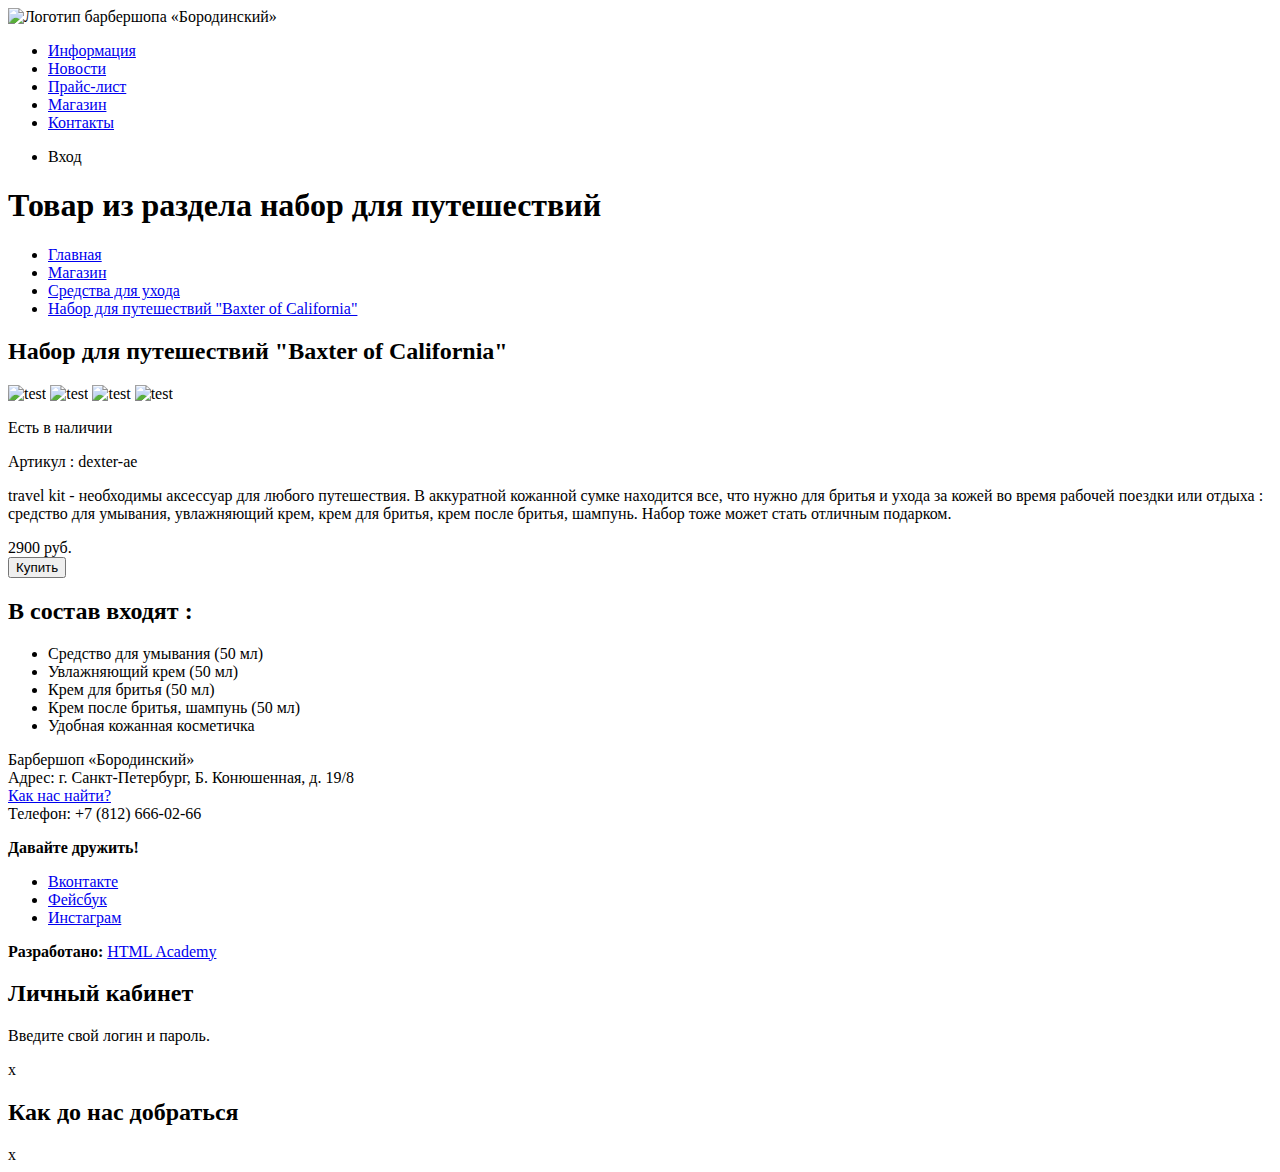
==== catalog-item.html @ df7f8980 "Набор для путешествий разметка. Каталог правки" ====
<!DOCTYPE html>
<html lang="ru">

<head>
  <meta charset="utf-8">
  <title>HTML Academy: Барбершоп</title>
</head>

<body>
  <header class="site-header">
    <nav class="site-nav">
      <a class="site-header__site-logo">
        <img src="img/index-logo.svg" width="368" height="153" alt="Логотип барбершопа «Бородинский»">
      </a>
      <ul class="navigation">
        <li><a href="info.html">Информация</a></li>
        <li><a href="news.html">Новости</a></li>
        <li><a href="price.html">Прайс-лист</a></li>
        <li><a href="catalog.html">Магазин</a></li>
        <li><a href="contacts.html">Контакты</a></li>
      </ul>
      <ul class="navigation navigation--user-navigation">
        <li class="login-link">Вход</li>
      </ul>
    </nav>
  </header>

  <main class="site-main">
    <h1 class="visually-hidden">Товар из раздела набор для путешествий</h1>
    <section class="products">
      <div class="breadcrumbs ">
        <ul class="breadcrumbs__items">
          <li class="breadcrumbs__item">
            <a href='#'>Главная</a>
          </li>
          <li class="breadcrumbs__item">
            <a href='#'>Магазин</a>
          </li>
          <li class="breadcrumbs__item">
            <a href='#'>Средства для ухода</a>
          </li>

          <li class="breadcrumbs__item breadcrumbs__item--active">
            <a href='#'>Набор для путешествий "Baxter of California"</a>
          </li>

        </ul>
      </div>

      <section class="products">
        <h2 class="visually-hidden">Набор для путешествий "Baxter of California"</h2>
        <section class="product__gallery">
            <img src="http://via.placeholder.com/200x200" alt='test'>
              <img src="http://via.placeholder.com/100x100" alt='test'>
                <img src="http://via.placeholder.com/100x100" alt='test'>
                  <img src="http://via.placeholder.com/100x100" alt='test'>
        </section>

        <section class="product__container">
          <div class="product__content">
            <p>Есть в наличии</p>
            <p class="product__article">Артикул : dexter-ae</p>
            <p class="product__descr">travel kit - необходимы аксессуар для любого путешествия. В аккуратной кожанной сумке
            находится все, что нужно для бритья и ухода за кожей во время рабочей поездки или отдыха : средство для умывания,
            увлажняющий крем, крем для бритья, крем после бритья, шампунь. Набор тоже может стать отличным подарком.
          </p>
          <div class="order">
            <div class="order__price">2900 руб.</div>
            <button class="btn-original btn-original--buy" type='button' id='goods-baxter'>Купить</button>
          </div>
          </div>

          <div class="product__structure">
            <h2 class="product__title">В состав входят :</h2>
            <ul class="product__list">
              <li class="product__item">Средство для умывания (50 мл)</li>
              <li class="product__item">Увлажняющий крем (50 мл)</li>
              <li class="product__item">Крем для бритья (50 мл)</li>
              <li class="product__item">Крем после бритья, шампунь (50 мл)</li>
              <li class="product__item">Удобная кожанная косметичка</li>
            </ul>
          </div>
        </section>
      </section>

    </main>


  <footer class="site-footer">
    <p class="site-footer__contacts">
      Барбершоп «Бородинский»<br> Адрес: г. Санкт-Петербург, Б. Конюшенная, д. 19/8<br>
      <a href="map.html">Как нас найти?</a><br> Телефон: +7 (812) 666-02-66
    </p>
    <div class="site-footer__social social">
      <b>Давайте дружить!</b>
      <ul>
        <li><a class="btn-social social__btn" href="#">Вконтакте</a></li>
        <li><a class="btn-social social__btn" href="#">Фейсбук</a></li>
        <li><a class="btn-social social__btn" href="#">Инстаграм</a></li>
      </ul>
    </div>
    <p class="site-footer__copyright">
      <b>Разработано:</b>
      <a class="btn-original" href="https://htmlacademy.ru">HTML Academy</a>
    </p>
  </footer>

  <section class="modal modal-login">
    <h2>Личный кабинет</h2>
    <p>Введите свой логин и пароль.</p>
    <!-- Здесь будет форма -->
    <span class="modal-close">x</span>
  </section>

  <section class="modal modal-map">
    <h2 class="visually-hidden">Как до нас добраться</h2>
    <span class="modal-close">x</span>
  </section>


</body>

</html>
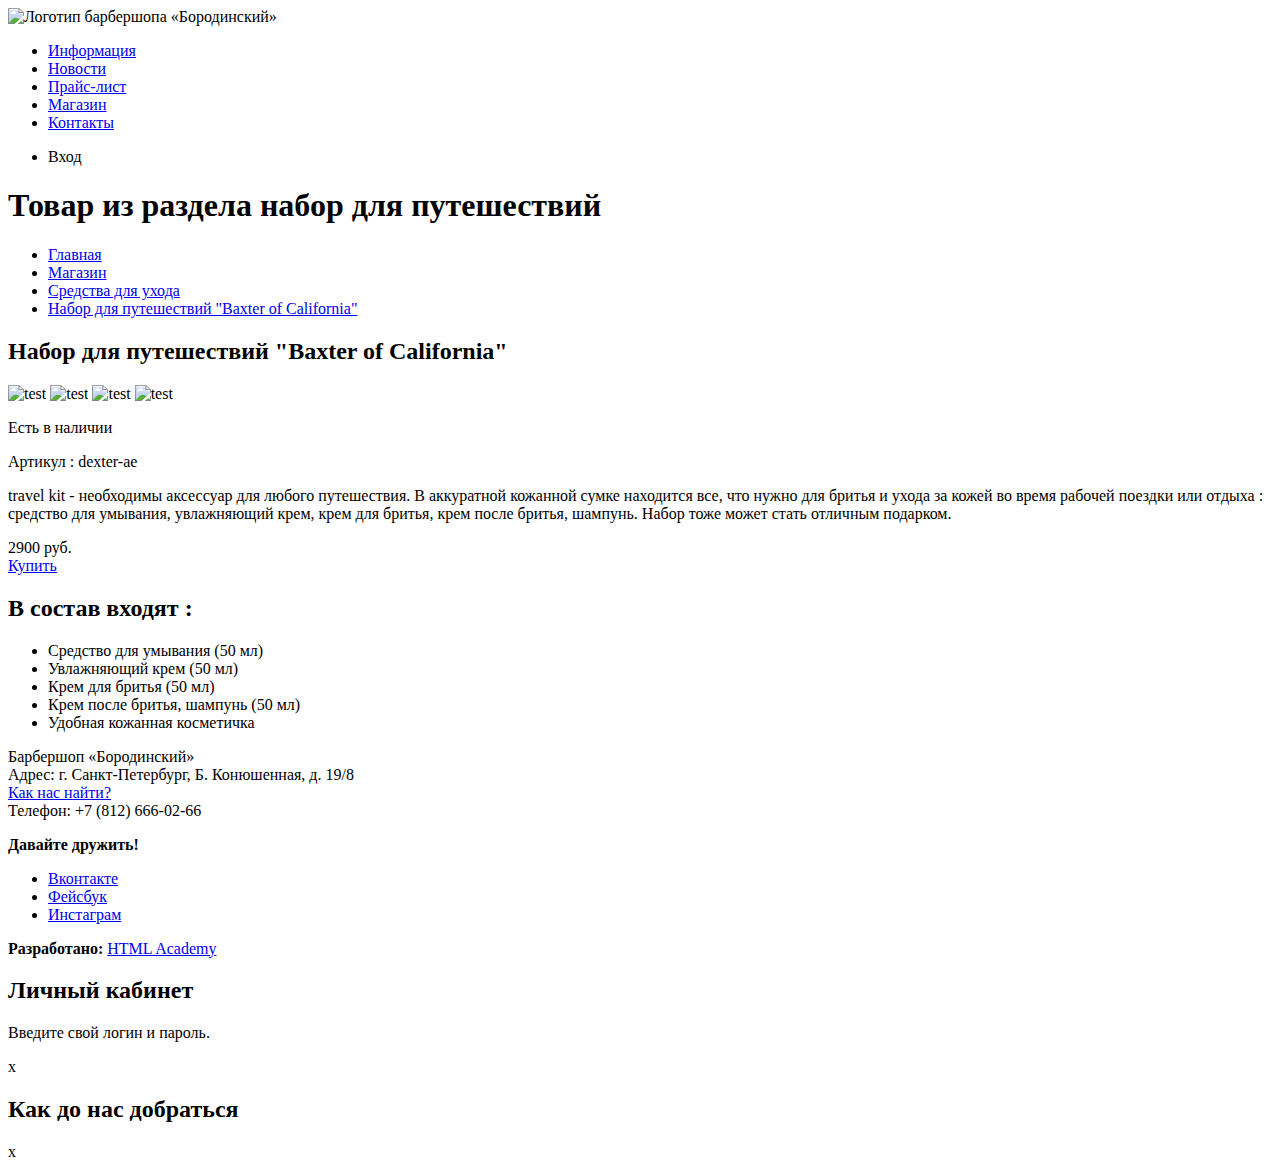
==== commit 9761785d: "правки" ====
--- a/catalog-item.html
+++ b/catalog-item.html
@@ -66,7 +66,7 @@
           </p>
           <div class="order">
             <div class="order__price">2900 руб.</div>
-            <button class="btn-original btn-original--buy" type='button' id='goods-baxter'>Купить</button>
+          <a href="#" class="btn-original btn-original--buy" id='goods-baxter'>Купить</a>
           </div>
           </div>
 
@@ -82,6 +82,7 @@
           </div>
         </section>
       </section>
+    </section>
 
     </main>
 
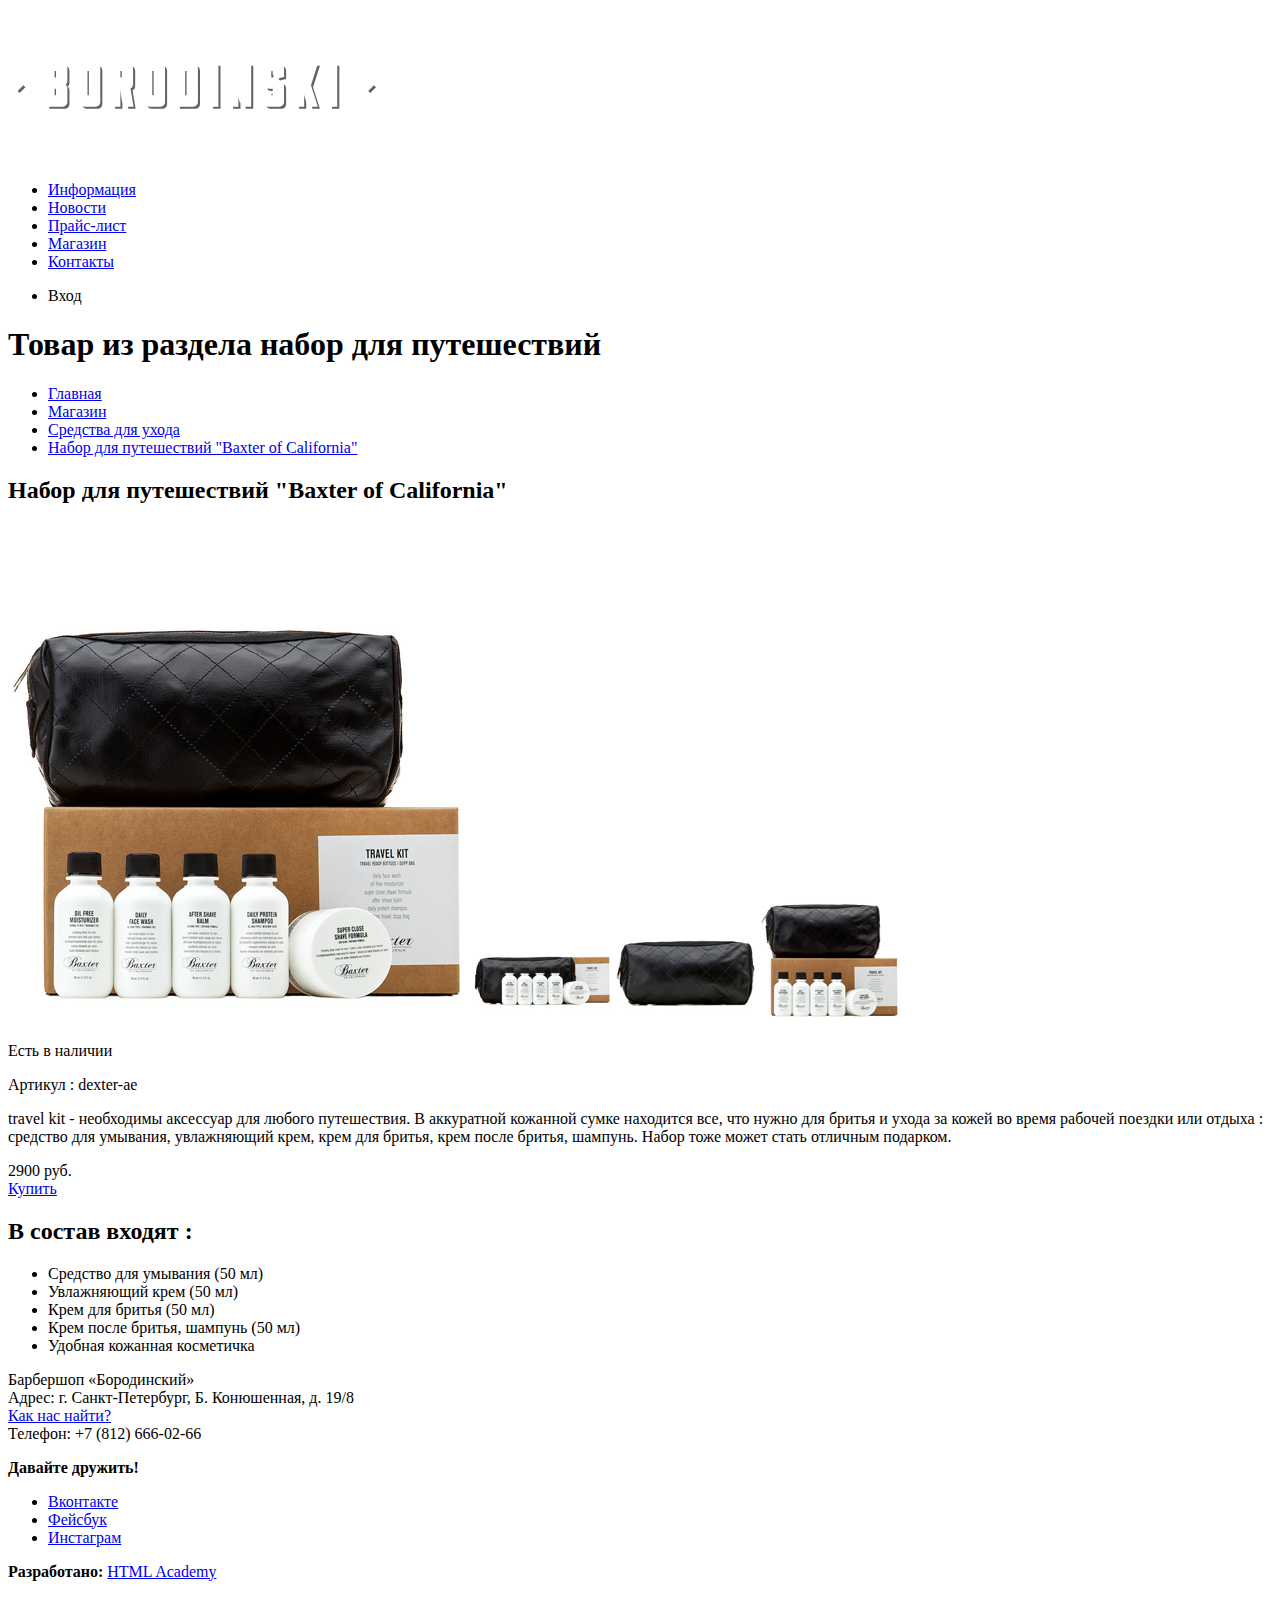
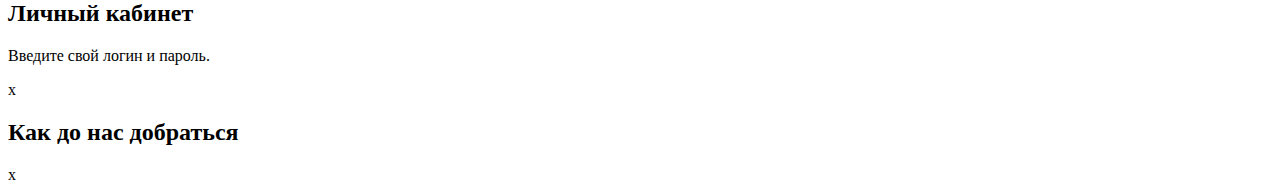
==== commit 7b2fedab: "нарезал графику" ====
--- a/catalog-item.html
+++ b/catalog-item.html
@@ -10,7 +10,7 @@
   <header class="site-header">
     <nav class="site-nav">
       <a class="site-header__site-logo">
-        <img src="img/index-logo.svg" width="368" height="153" alt="Логотип барбершопа «Бородинский»">
+        <img src="img/logo.svg" width="368" height="153" alt="Логотип барбершопа «Бородинский»">
       </a>
       <ul class="navigation">
         <li><a href="info.html">Информация</a></li>
@@ -27,7 +27,7 @@
 
   <main class="site-main">
     <h1 class="visually-hidden">Товар из раздела набор для путешествий</h1>
-    <section class="products">
+
       <div class="breadcrumbs ">
         <ul class="breadcrumbs__items">
           <li class="breadcrumbs__item">
@@ -47,13 +47,13 @@
         </ul>
       </div>
 
-      <section class="products">
+      <section class="product">
         <h2 class="visually-hidden">Набор для путешествий "Baxter of California"</h2>
         <section class="product__gallery">
-            <img src="http://via.placeholder.com/200x200" alt='test'>
-              <img src="http://via.placeholder.com/100x100" alt='test'>
-                <img src="http://via.placeholder.com/100x100" alt='test'>
-                  <img src="http://via.placeholder.com/100x100" alt='test'>
+            <img src="img/baxter__big.jpg" width="460" height="498" alt="Набор для путешествий">
+              <img src="img/baxter_sm_1.jpg" width="140" height="149" alt="Набор для путешествий">
+                <img src="img/baxter_sm_2.jpg" width="140" height="149" alt="Набор для путешествий">
+                  <img src="img/baxter_sm_3.jpg" width="140" height="149" alt="Набор для путешествий">
         </section>
 
         <section class="product__container">
@@ -82,7 +82,7 @@
           </div>
         </section>
       </section>
-    </section>
+
 
     </main>
 
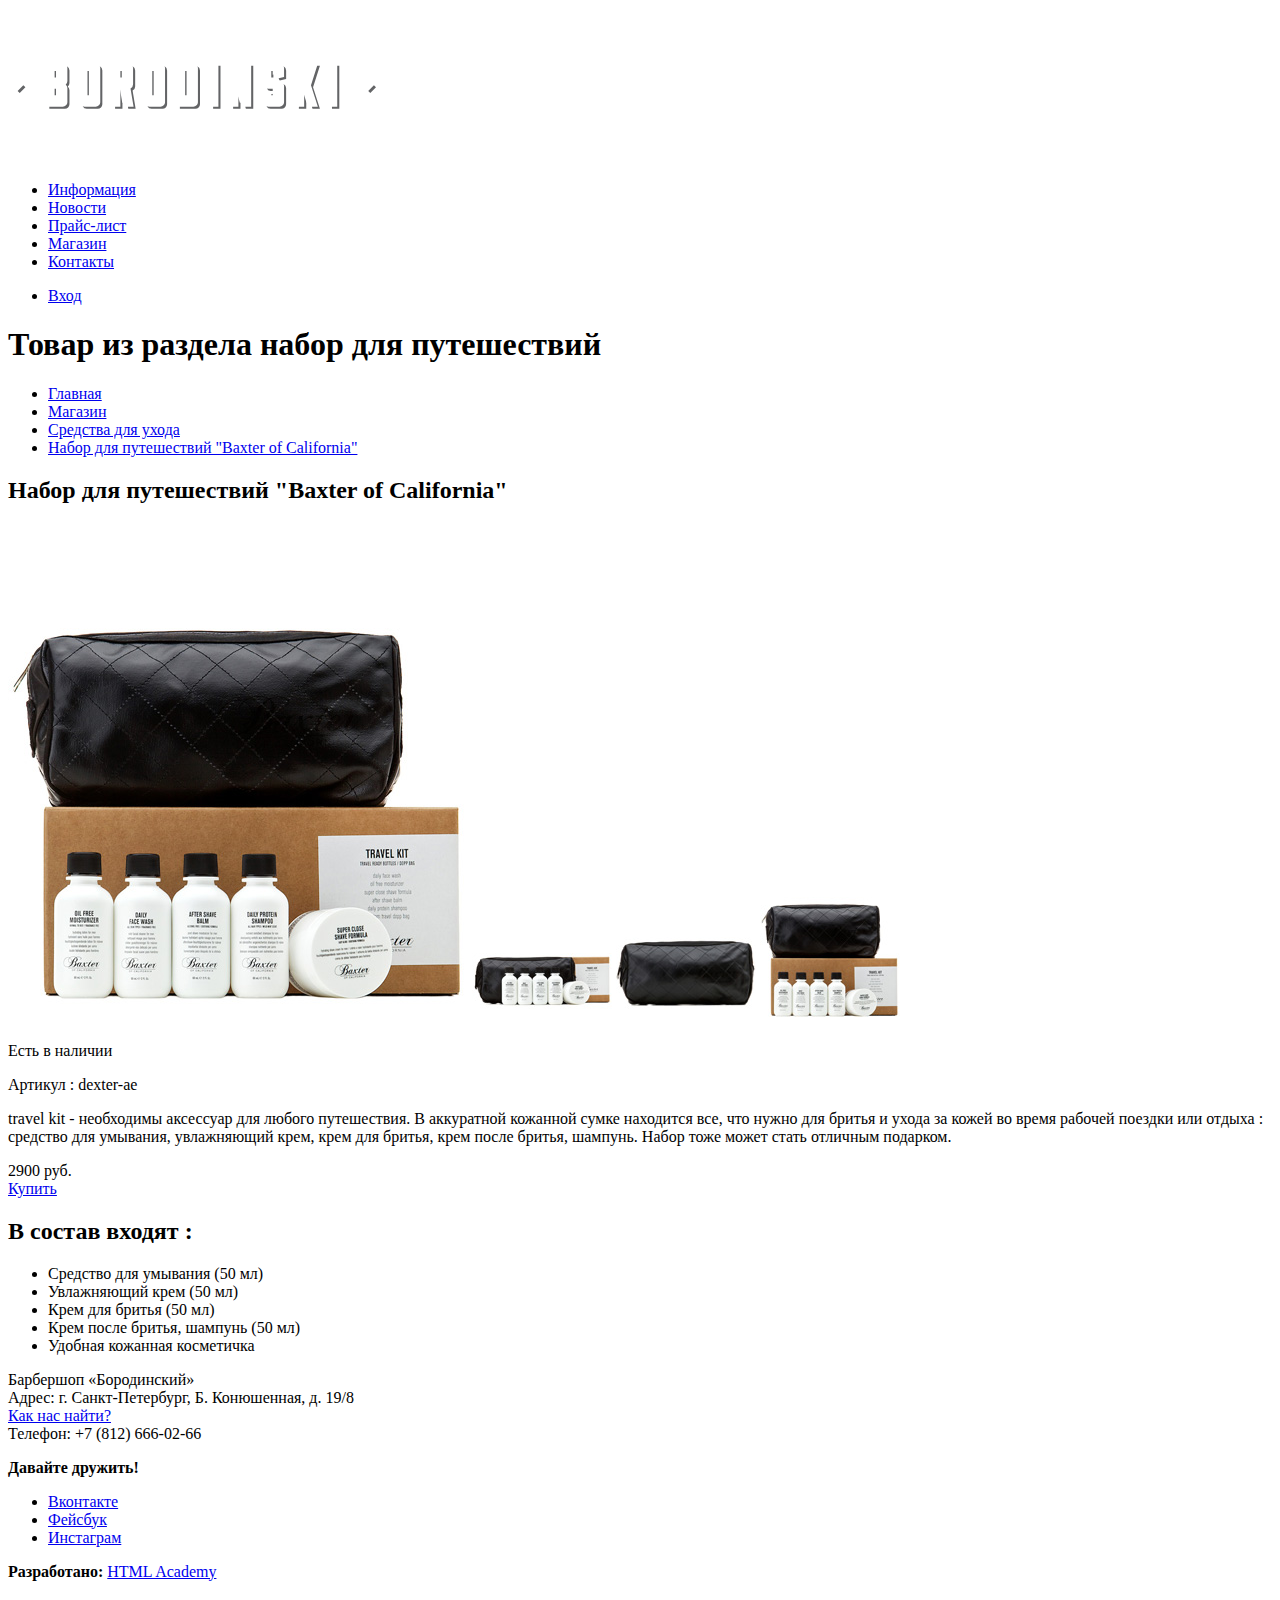
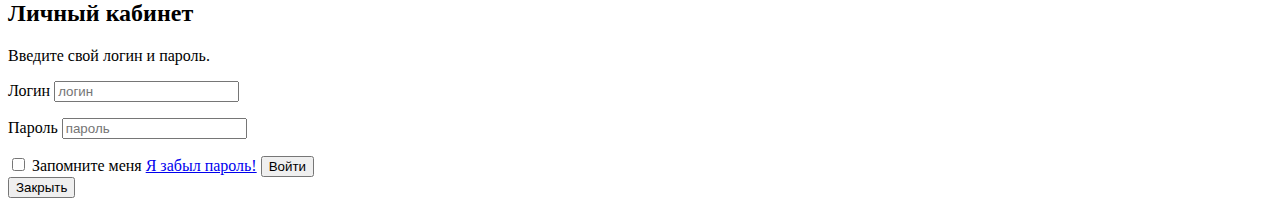
==== commit a19b559b: "доступность. внутренние страницы (кроме form)" ====
--- a/catalog-item.html
+++ b/catalog-item.html
@@ -20,7 +20,9 @@
         <li><a href="contacts.html">Контакты</a></li>
       </ul>
       <ul class="navigation navigation--user-navigation">
-        <li class="login-link">Вход</li>
+        <li class="navigation__item">
+          <a class="navigation__lnk" href="login.html">Вход</a>
+        </li>
       </ul>
     </nav>
   </header>
@@ -28,63 +30,62 @@
   <main class="site-main">
     <h1 class="visually-hidden">Товар из раздела набор для путешествий</h1>
 
-      <div class="breadcrumbs ">
-        <ul class="breadcrumbs__items">
-          <li class="breadcrumbs__item">
-            <a href='#'>Главная</a>
-          </li>
-          <li class="breadcrumbs__item">
-            <a href='#'>Магазин</a>
-          </li>
-          <li class="breadcrumbs__item">
-            <a href='#'>Средства для ухода</a>
-          </li>
+    <div class="breadcrumbs ">
+      <ul class="breadcrumbs__items">
+        <li class="breadcrumbs__item">
+          <a href='#'>Главная</a>
+        </li>
+        <li class="breadcrumbs__item">
+          <a href='#'>Магазин</a>
+        </li>
+        <li class="breadcrumbs__item">
+          <a href='#'>Средства для ухода</a>
+        </li>
 
-          <li class="breadcrumbs__item breadcrumbs__item--active">
-            <a href='#'>Набор для путешествий "Baxter of California"</a>
-          </li>
+        <li class="breadcrumbs__item breadcrumbs__item--active">
+          <a href='#'>Набор для путешествий "Baxter of California"</a>
+        </li>
 
-        </ul>
-      </div>
+      </ul>
+    </div>
 
-      <section class="product">
-        <h2 class="visually-hidden">Набор для путешествий "Baxter of California"</h2>
-        <section class="product__gallery">
-            <img src="img/baxter__big.jpg" width="460" height="498" alt="Набор для путешествий">
-              <img src="img/baxter_sm_1.jpg" width="140" height="149" alt="Набор для путешествий">
-                <img src="img/baxter_sm_2.jpg" width="140" height="149" alt="Набор для путешествий">
-                  <img src="img/baxter_sm_3.jpg" width="140" height="149" alt="Набор для путешествий">
-        </section>
+    <section class="product">
+      <h2 class="visually-hidden">Набор для путешествий "Baxter of California"</h2>
+      <section class="product__gallery">
+        <img src="img/baxter__big.jpg" width="460" height="498" alt="Набор для путешествий">
+        <img src="img/baxter_sm_1.jpg" width="140" height="149" alt="Набор для путешествий">
+        <img src="img/baxter_sm_2.jpg" width="140" height="149" alt="Набор для путешествий">
+        <img src="img/baxter_sm_3.jpg" width="140" height="149" alt="Набор для путешествий">
+      </section>
 
-        <section class="product__container">
-          <div class="product__content">
-            <p>Есть в наличии</p>
-            <p class="product__article">Артикул : dexter-ae</p>
-            <p class="product__descr">travel kit - необходимы аксессуар для любого путешествия. В аккуратной кожанной сумке
-            находится все, что нужно для бритья и ухода за кожей во время рабочей поездки или отдыха : средство для умывания,
-            увлажняющий крем, крем для бритья, крем после бритья, шампунь. Набор тоже может стать отличным подарком.
+      <section class="product__container">
+        <div class="product__content">
+          <p>Есть в наличии</p>
+          <p class="product__article">Артикул : dexter-ae</p>
+          <p class="product__descr">travel kit - необходимы аксессуар для любого путешествия. В аккуратной кожанной сумке находится все, что нужно для бритья и ухода за кожей во время рабочей поездки или отдыха : средство для умывания, увлажняющий крем, крем для бритья, крем после
+            бритья, шампунь. Набор тоже может стать отличным подарком.
           </p>
           <div class="order">
             <div class="order__price">2900 руб.</div>
-          <a href="#" class="btn-original btn-original--buy" id='goods-baxter'>Купить</a>
+            <a href="#" class="btn-original btn-original--buy" id='goods-baxter'>Купить</a>
           </div>
-          </div>
+        </div>
 
-          <div class="product__structure">
-            <h2 class="product__title">В состав входят :</h2>
-            <ul class="product__list">
-              <li class="product__item">Средство для умывания (50 мл)</li>
-              <li class="product__item">Увлажняющий крем (50 мл)</li>
-              <li class="product__item">Крем для бритья (50 мл)</li>
-              <li class="product__item">Крем после бритья, шампунь (50 мл)</li>
-              <li class="product__item">Удобная кожанная косметичка</li>
-            </ul>
-          </div>
-        </section>
+        <div class="product__structure">
+          <h2 class="product__title">В состав входят :</h2>
+          <ul class="product__list">
+            <li class="product__item">Средство для умывания (50 мл)</li>
+            <li class="product__item">Увлажняющий крем (50 мл)</li>
+            <li class="product__item">Крем для бритья (50 мл)</li>
+            <li class="product__item">Крем после бритья, шампунь (50 мл)</li>
+            <li class="product__item">Удобная кожанная косметичка</li>
+          </ul>
+        </div>
       </section>
+    </section>
 
 
-    </main>
+  </main>
 
 
   <footer class="site-footer">
@@ -106,16 +107,31 @@
     </p>
   </footer>
 
-  <section class="modal modal-login">
+  <section class="modal modal--login">
     <h2>Личный кабинет</h2>
     <p>Введите свой логин и пароль.</p>
-    <!-- Здесь будет форма -->
-    <span class="modal-close">x</span>
-  </section>
+    <form class="modal__form modal__form--login" action="https://echo.htmlacademy.ru" method="post">
+      <p class="modal__item">
+        <label for="modal-name" class="visually-hidden">Логин</label>
+        <input class="modal__input" id="modal-name" type="text" name="login" placeholder="логин">
+      </p>
 
-  <section class="modal modal-map">
-    <h2 class="visually-hidden">Как до нас добраться</h2>
-    <span class="modal-close">x</span>
+      <p class="modal__item">
+        <label for="modal-password" class="visually-hidden">Пароль</label>
+        <input class="modal__input" id="modal-password" type="password" name="password" placeholder="пароль">
+      </p>
+
+      <label class="modal__label modal__label--checkbox">
+       <input type="checkbox" name="remember" class="visually-hidden">
+       Запомните меня
+     </label>
+
+      <a class="modal__lnk modal__lnk--restore" href="#">Я забыл пароль!</a>
+
+      <button class="button-original modal__btn" type="submit">Войти</button>
+
+    </form>
+    <button class="modal__toggle" type="button">Закрыть</button>
   </section>
 
 
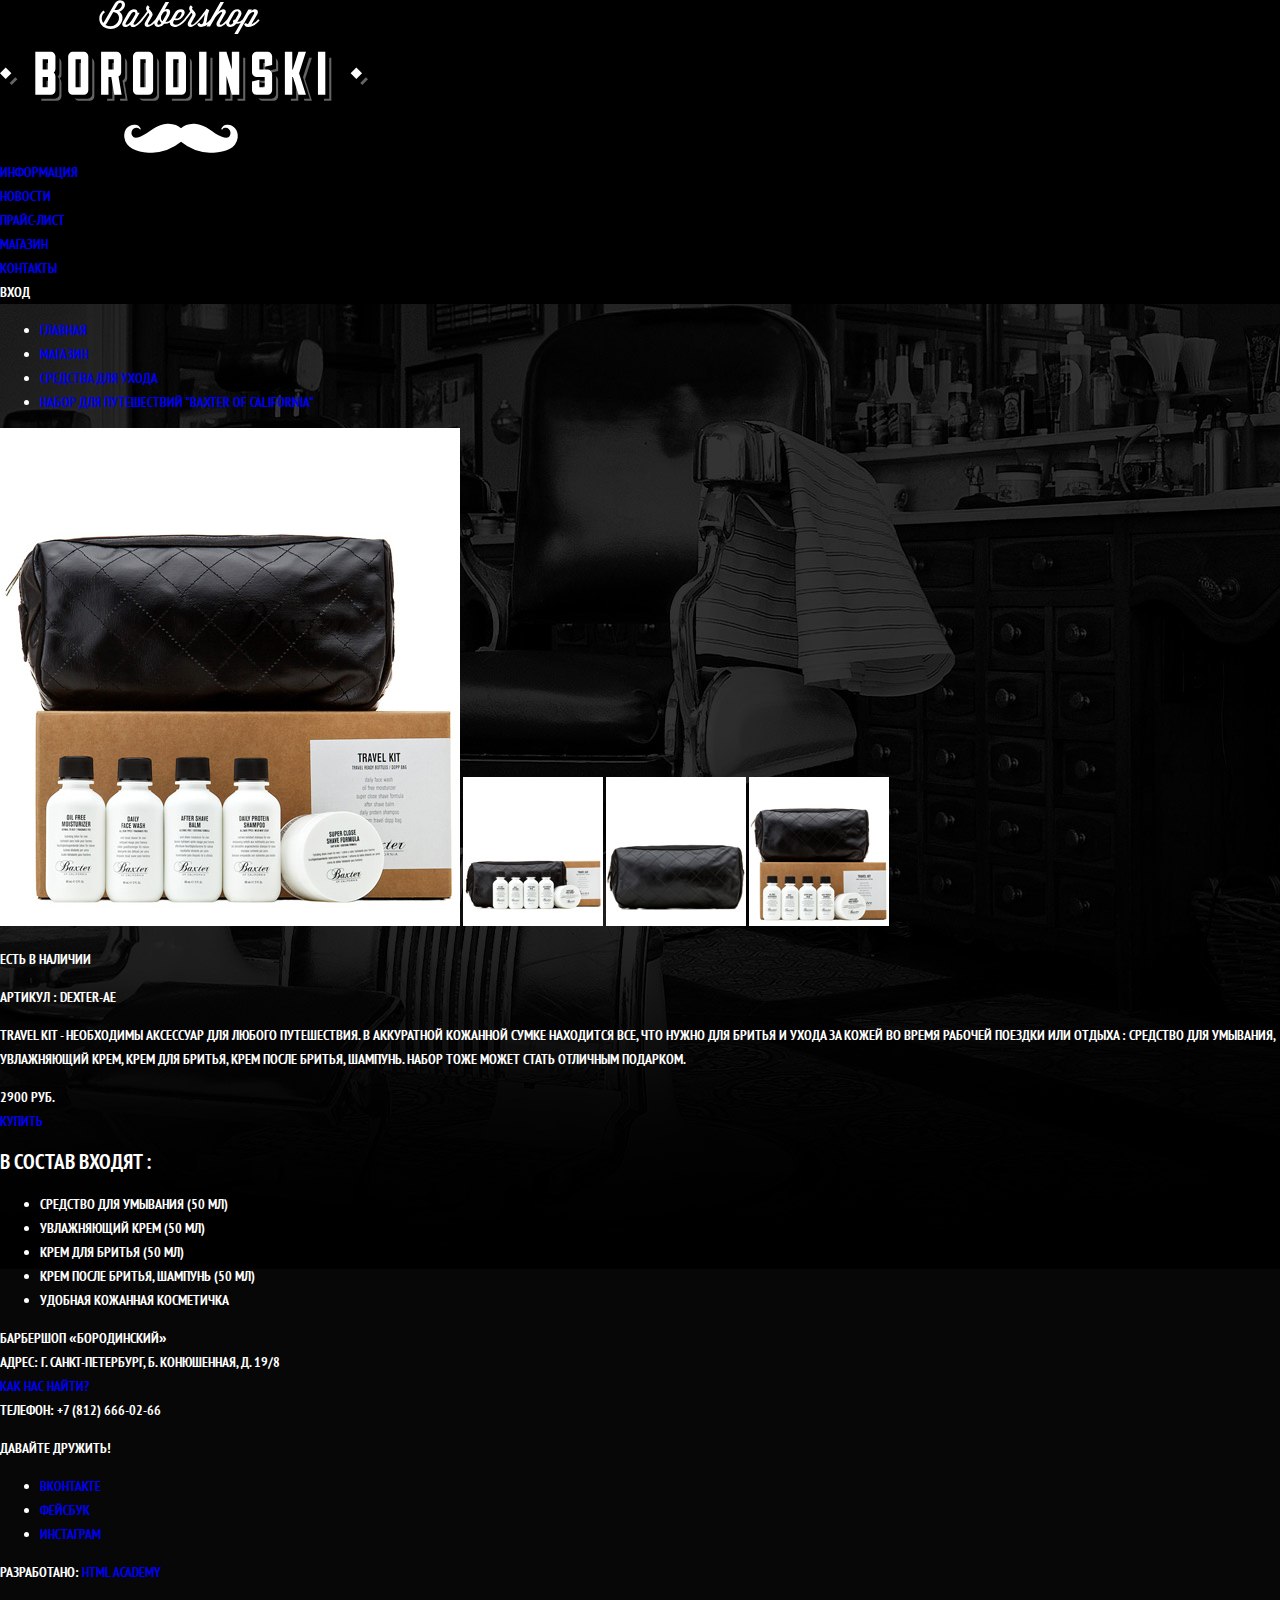
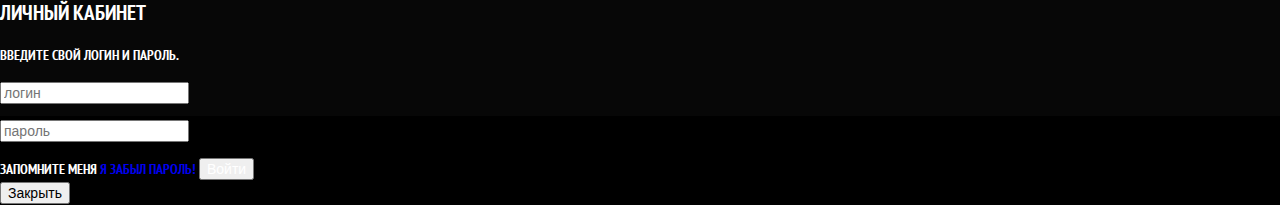
==== commit 57d9707e: "index основное содержание" ====
--- a/catalog-item.html
+++ b/catalog-item.html
@@ -4,6 +4,8 @@
 <head>
   <meta charset="utf-8">
   <title>HTML Academy: Барбершоп</title>
+  <link href="css/normalize.css" rel="stylesheet">
+  <link href="css/style.css" rel="stylesheet">
 </head>
 
 <body>
--- a/css/style.css
+++ b/css/style.css
@@ -0,0 +1,130 @@
+@font-face {
+  font-family: "PT Sans Narrow";
+  src: url("../fonts/ptsansnarrow.woff2") format("woff2"), url("../fonts/roboto.woff") format("woff");
+  font-weight: 400;
+  font-style: normal;
+}
+
+@font-face {
+  font-family: "PT Sans Narrow";
+  src: url("../fonts/ptsansnarrowbold.woff2") format("woff2"), url("../fonts/robotobold.woff") format("woff");
+  font-weight: 700;
+  font-style: normal;
+}
+
+
+.visually-hidden:not(:focus):not(:active) {
+  position: absolute;
+  width: 1px;
+  height: 1px;
+  margin: -1px;
+  border: 0;
+  padding: 0;
+  clip-path: inset(100%);
+  clip: rect(0 0 0 0);
+  overflow: hidden;
+}
+
+body {
+  margin: 0;
+  padding: 0;
+
+  font-family: "PT Sans Narrow", Arial, sans-serif;
+  font-size: 14px;
+  line-height: 24px;
+  font-weight: 700;
+  color: #ffffff;
+  text-transform: uppercase;
+
+  background-color: #000000;
+  background-image: url("../img/bg-index.jpg");
+  background-position: top center;
+  background-repeat: no-repeat;
+}
+
+a {
+  text-decoration: none;
+}
+
+/*ШАПКА САЙТА. НАВИГАЦИЯ*/
+
+.navigation {
+  margin: 0;
+  padding: 0;
+  list-style: none;
+}
+
+.navigation__lnk {
+  font: inherit;
+  color: inherit;
+}
+
+.site-header {
+  background-color: #000000;
+}
+
+/*ОСНОВНОЙ КОНТЕНТ. ПРЕИМУЩЕСТВА*/
+
+.features__list {
+  margin: 0;
+  padding: 0;
+  list-style: none;
+}
+
+.features__title {
+  margin: 0;
+  padding: 0;
+  font-size: 30px;
+  line-height: 42px;
+}
+
+.features p {
+  margin: 0;
+  padding: 0;
+}
+
+/*ОСНОВНОЙ КОНТЕНТ. НОВОСТИ*/
+.news__list {
+  margin: 0;
+  padding: 0;
+  list-style: none;
+}
+
+.gallery__button {
+  font: inherit;
+  color: inherit;
+  text-transform: uppercase;
+  border: none;
+  background-color: transparent;
+}
+
+/*ОСНОВНОЙ КОНТЕНТ. ЗАПИСЬ*/
+
+.contacts__title,
+.appointment__title {
+  margin: 0;
+  padding: 0;
+  font-size: 30px;
+  line-height: 42px;
+}
+
+.appointment__btn {
+  font: inherit;
+  color: inherit;
+  text-transform: uppercase;
+  border: none;
+  background-color: transparent;
+}
+
+/*ВСПОМОГАТЕЛЬНЫЙ БЛОК*/
+.content-wrapper {
+  color: #000000;
+  background-color: #f8f5f2;
+  background-image: url("../img/noice_bg.jpg");
+  background-position: 0 0;
+  background-repeat: repeat;
+}
+
+.button-original {
+  color: inherit; /*ВРЕМЕННО*/
+}
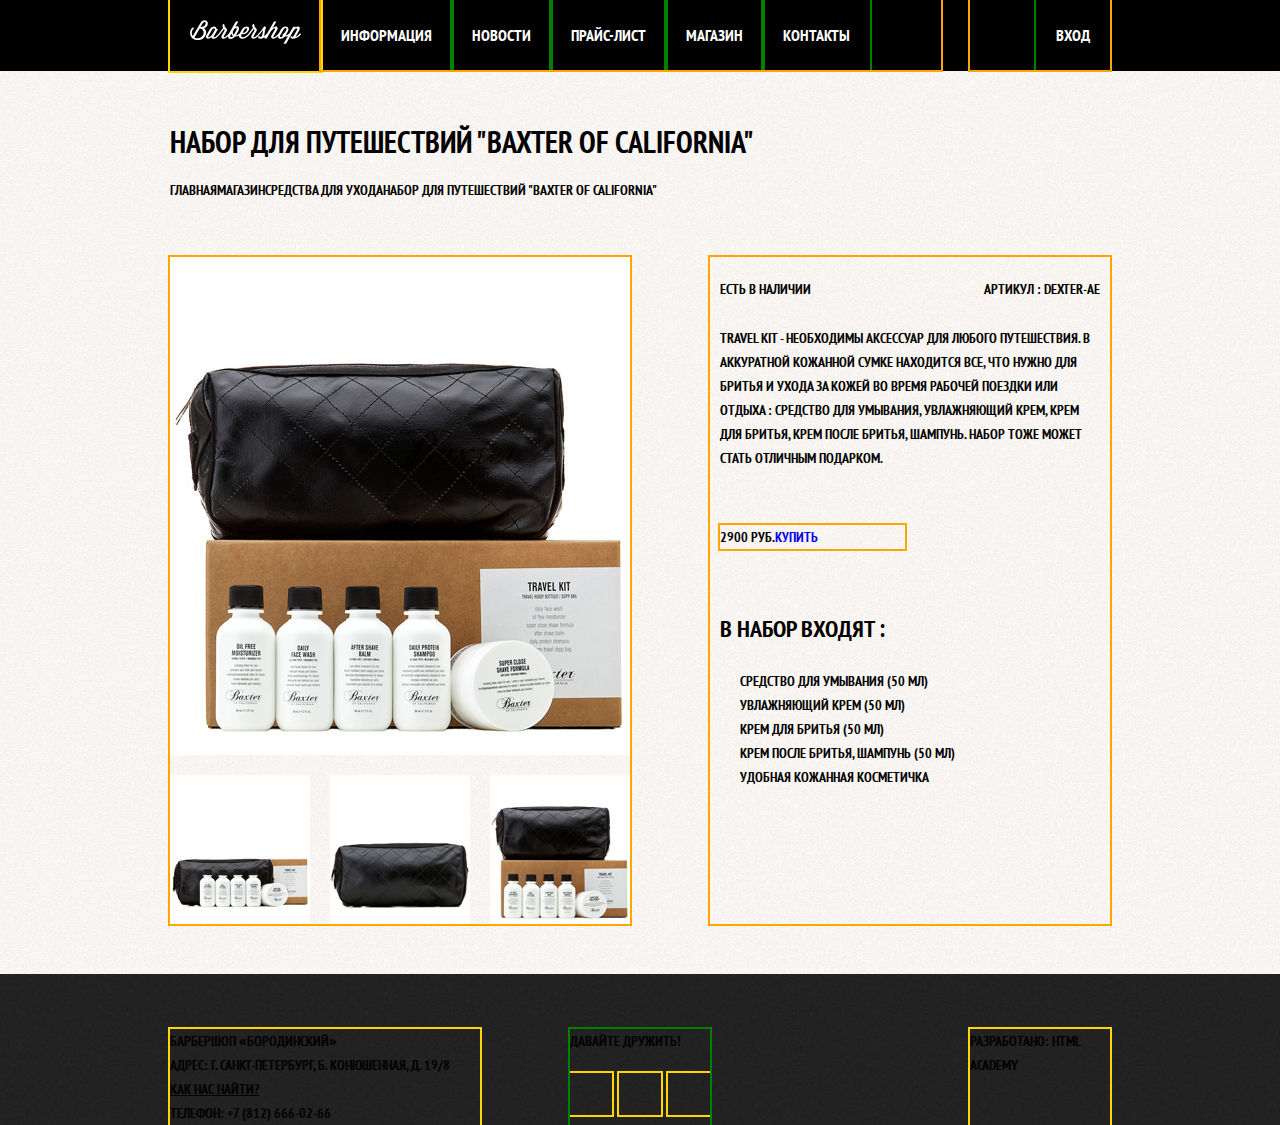
==== commit 5598d344: "Базовая сетка. все страницы (кроме form)" ====
--- a/catalog-item.html
+++ b/catalog-item.html
@@ -6,110 +6,141 @@
   <title>HTML Academy: Барбершоп</title>
   <link href="css/normalize.css" rel="stylesheet">
   <link href="css/style.css" rel="stylesheet">
+
+  <!--<style>
+  HTML {
+    background: url( 'img/3.jpg' ) 50% 0 no-repeat;
+  }
+
+  BODY {
+    opacity: .5;
+  }
+</style>-->
 </head>
 
-<body>
+<body class="inner-page">
   <header class="site-header">
-    <nav class="site-nav">
-      <a class="site-header__site-logo">
-        <img src="img/logo.svg" width="368" height="153" alt="Логотип барбершопа «Бородинский»">
+
+
+    <nav class="site-nav container">
+      <a class="site-header__site-logo" href="index.html" tabindex="0">
+        <img src="img/logo__sm.svg" width="111" height="24" alt="Логотип барбершопа «Бородинский»">
       </a>
+
       <ul class="navigation">
-        <li><a href="info.html">Информация</a></li>
-        <li><a href="news.html">Новости</a></li>
-        <li><a href="price.html">Прайс-лист</a></li>
-        <li><a href="catalog.html">Магазин</a></li>
-        <li><a href="contacts.html">Контакты</a></li>
+        <li class="navigation__item">
+          <a class="navigation__lnk" href="info.html">Информация</a>
+        </li>
+        <li class="navigation__item">
+          <a class="navigation__lnk" href="news.html">Новости</a></li>
+        <li class="navigation__item">
+          <a class="navigation__lnk" href="price.html">Прайс-лист</a>
+        </li>
+        <li class="navigation__item">
+          <a class="navigation__lnk" href="catalog.html">Магазин</a>
+        </li>
+        <li class="navigation__item">
+          <a class="navigation__lnk" href="contacts.html">Контакты</a>
+        </li>
       </ul>
       <ul class="navigation navigation--user-navigation">
         <li class="navigation__item">
           <a class="navigation__lnk" href="login.html">Вход</a>
         </li>
       </ul>
+
     </nav>
+
+
   </header>
 
   <main class="site-main">
     <h1 class="visually-hidden">Товар из раздела набор для путешествий</h1>
+    <div class="container">
 
-    <div class="breadcrumbs ">
-      <ul class="breadcrumbs__items">
-        <li class="breadcrumbs__item">
-          <a href='#'>Главная</a>
-        </li>
-        <li class="breadcrumbs__item">
-          <a href='#'>Магазин</a>
-        </li>
-        <li class="breadcrumbs__item">
-          <a href='#'>Средства для ухода</a>
-        </li>
+      <div class="breadcrumbs">
+        <h2 class="breadcrumbs__title">Набор для путешествий "Baxter of California"</h2>
+        <ul class="breadcrumbs__list">
+          <li class="breadcrumbs__item">
+            <a href='index.html'>Главная</a>
+          </li>
+          <li class="breadcrumbs__item">
+            <a href='#'>Магазин</a>
+          </li>
+          <li class="breadcrumbs__item">
+            <a class="breadcrumbs__current-lnk" href='#'>Средства для ухода</a>
+          </li>
+          <li class="breadcrumbs__item">
+            <a class="breadcrumbs__current-lnk" href='#'>Набор для путешествий "Baxter of California"</a>
+          </li>
+        </ul>
+      </div>
 
-        <li class="breadcrumbs__item breadcrumbs__item--active">
-          <a href='#'>Набор для путешествий "Baxter of California"</a>
-        </li>
+      <section class="product">
+        <h2 class="visually-hidden">Набор для путешествий "Baxter of California"</h2>
+        <section class="product__gallery">
+          <h2 class="visually-hidden">Фотографии набора "Baxter of California"</h2>
+          <img class="product__main-img" src="img/baxter__big.jpg" width="460" height="498" alt="Набор для путешествий">
+          <img src="img/baxter_sm_1.jpg" width="140" height="149" alt="Набор для путешествий">
+          <img src="img/baxter_sm_2.jpg" width="140" height="149" alt="Набор для путешествий">
+          <img src="img/baxter_sm_3.jpg" width="140" height="149" alt="Набор для путешествий">
+        </section>
 
-      </ul>
-    </div>
+        <section class="product__container">
+          <div class="product__content">
+            <p class="product__status">Есть в наличии</p>
+            <p class="product__article">Артикул : dexter-ae</p>
+            <p class="product__descr">travel kit - необходимы аксессуар для любого путешествия. В аккуратной кожанной сумке находится все, что нужно для бритья и ухода за кожей во время рабочей поездки или отдыха : средство для умывания, увлажняющий крем, крем для бритья, крем
+              после бритья, шампунь. Набор тоже может стать отличным подарком.
+            </p>
+            <div class="order">
+              <div class="order__price">2900 руб.</div>
+              <a href="#" class="btn-original btn-original--buy" id='goods-baxter'>Купить</a>
+            </div>
+          </div>
 
-    <section class="product">
-      <h2 class="visually-hidden">Набор для путешествий "Baxter of California"</h2>
-      <section class="product__gallery">
-        <img src="img/baxter__big.jpg" width="460" height="498" alt="Набор для путешествий">
-        <img src="img/baxter_sm_1.jpg" width="140" height="149" alt="Набор для путешествий">
-        <img src="img/baxter_sm_2.jpg" width="140" height="149" alt="Набор для путешествий">
-        <img src="img/baxter_sm_3.jpg" width="140" height="149" alt="Набор для путешествий">
+          <div class="product__structure">
+            <h2 class="product__title">В набор входят :</h2>
+            <ul class="product__list">
+              <li class="product__item">Средство для умывания (50 мл)</li>
+              <li class="product__item">Увлажняющий крем (50 мл)</li>
+              <li class="product__item">Крем для бритья (50 мл)</li>
+              <li class="product__item">Крем после бритья, шампунь (50 мл)</li>
+              <li class="product__item">Удобная кожанная косметичка</li>
+            </ul>
+          </div>
+        </section>
       </section>
 
-      <section class="product__container">
-        <div class="product__content">
-          <p>Есть в наличии</p>
-          <p class="product__article">Артикул : dexter-ae</p>
-          <p class="product__descr">travel kit - необходимы аксессуар для любого путешествия. В аккуратной кожанной сумке находится все, что нужно для бритья и ухода за кожей во время рабочей поездки или отдыха : средство для умывания, увлажняющий крем, крем для бритья, крем после
-            бритья, шампунь. Набор тоже может стать отличным подарком.
-          </p>
-          <div class="order">
-            <div class="order__price">2900 руб.</div>
-            <a href="#" class="btn-original btn-original--buy" id='goods-baxter'>Купить</a>
-          </div>
-        </div>
-
-        <div class="product__structure">
-          <h2 class="product__title">В состав входят :</h2>
-          <ul class="product__list">
-            <li class="product__item">Средство для умывания (50 мл)</li>
-            <li class="product__item">Увлажняющий крем (50 мл)</li>
-            <li class="product__item">Крем для бритья (50 мл)</li>
-            <li class="product__item">Крем после бритья, шампунь (50 мл)</li>
-            <li class="product__item">Удобная кожанная косметичка</li>
-          </ul>
-        </div>
-      </section>
-    </section>
+    </div>
 
 
   </main>
 
 
   <footer class="site-footer">
-    <p class="site-footer__contacts">
-      Барбершоп «Бородинский»<br> Адрес: г. Санкт-Петербург, Б. Конюшенная, д. 19/8<br>
-      <a href="map.html">Как нас найти?</a><br> Телефон: +7 (812) 666-02-66
-    </p>
-    <div class="site-footer__social social">
-      <b>Давайте дружить!</b>
-      <ul>
-        <li><a class="btn-social social__btn" href="#">Вконтакте</a></li>
-        <li><a class="btn-social social__btn" href="#">Фейсбук</a></li>
-        <li><a class="btn-social social__btn" href="#">Инстаграм</a></li>
-      </ul>
+    <div class="container">
+      <p class="site-footer__contacts">
+        Барбершоп «Бородинский»<br> Адрес: г. Санкт-Петербург, Б. Конюшенная, д. 19/8<br>
+
+        <a class="site-footer__lnk" href="map.html">Как нас найти?</a><br> Телефон: +7 (812) 666-02-66
+      </p>
+      <div class="site-footer__social social">
+        <b>Давайте дружить!</b>
+        <ul class="site-footer__list">
+          <li><a class="btn-social social__btn" href="#">Вконтакте</a></li>
+          <li><a class="btn-social social__btn" href="#">Фейсбук</a></li>
+          <li><a class="btn-social social__btn" href="#">Инстаграм</a></li>
+        </ul>
+      </div>
+      <p class="site-footer__copyright">
+        <b>Разработано:</b>
+        <a class="button-original" href="https://htmlacademy.ru">HTML Academy</a>
+      </p>
     </div>
-    <p class="site-footer__copyright">
-      <b>Разработано:</b>
-      <a class="btn-original" href="https://htmlacademy.ru">HTML Academy</a>
-    </p>
   </footer>
 
-  <section class="modal modal--login">
+  <section class="modal modal--login disable">
     <h2>Личный кабинет</h2>
     <p>Введите свой логин и пароль.</p>
     <form class="modal__form modal__form--login" action="https://echo.htmlacademy.ru" method="post">
--- a/css/style.css
+++ b/css/style.css
@@ -42,37 +42,126 @@
   background-repeat: no-repeat;
 }
 
+.inner-page {
+  color: #000000;
+  background-color: #f9f6f3;
+  background-image: url("../img/noice_bg.jpg");
+  background-position: 0 0;
+  background-repeat: repeat;
+}
+
 a {
   text-decoration: none;
 }
 
+/*ВРЕМЕННО*/
+.disable {
+  display: none;
+}
+
 /*ШАПКА САЙТА. НАВИГАЦИЯ*/
 
+.site-main__wrapper {
+  display: flex;
+  justify-content: space-between;
+}
+
 .navigation {
-  margin: 0;
-  padding: 0;
-  list-style: none;
+  display: flex;
+  width: 620px;
+  margin: 0;
+  padding: 0;
+  list-style: none;
+  outline: 2px solid orange;
+}
+
+.navigation--user-navigation {
+  width: 140px;
+  justify-content: flex-end;
+}
+
+.inner-page .navigation--user-navigation {
+  margin-left: auto;
 }
 
 .navigation__lnk {
-  font: inherit;
-  color: inherit;
+  display: block;
+  padding: 25px 20px;
+  font-family: "PT Sans Narrow", Arial, sans-serif;
+  font-size: 16px;
+  line-height: 20px;
+  font-weight: 700;
+  color: inherit;
+  outline: 2px solid green;
 }
 
 .site-header {
+  color: #ffffff;
+}
+
+.inner-page .site-header {
+  margin-bottom: 50px;
   background-color: #000000;
 }
 
+.site-header__site-logo {
+  order: 2;
+  outline: 2px solid gold;
+}
+
+.inner-page .site-header__site-logo {
+  padding: 20px;
+  order: 0;
+}
+
+.site-header__wrapper {
+  width: 100%;
+  margin-bottom: 65px;
+  background-color: #000000;
+}
+
+.site-header__wrapper .container {
+  display: flex;
+  justify-content: space-between;
+}
+
+.site-nav {
+  display: flex;
+  flex-direction: column;
+  align-items: center;
+  margin-bottom: 60px;
+}
+
+.inner-page .site-nav {
+  align-items: flex-start;
+  flex-direction: row;
+}
+
 /*ОСНОВНОЙ КОНТЕНТ. ПРЕИМУЩЕСТВА*/
 
+.features {
+  margin-bottom: 80px;
+}
+
 .features__list {
-  margin: 0;
-  padding: 0;
-  list-style: none;
+  display: flex;
+  justify-content: space-between;
+  margin: 0;
+  padding: 0;
+  list-style: none;
+}
+
+.features__item {
+  width: 300px;
+  padding: 0 5px;
+  box-sizing: border-box;
+  text-align: center;
+  outline: 2px solid orange;
 }
 
 .features__title {
   margin: 0;
+  margin-bottom: 60px;
   padding: 0;
   font-size: 30px;
   line-height: 42px;
@@ -83,29 +172,134 @@
   padding: 0;
 }
 
-/*ОСНОВНОЙ КОНТЕНТ. НОВОСТИ*/
-.news__list {
-  margin: 0;
-  padding: 0;
-  list-style: none;
-}
-
-.gallery__button {
+
+
+/*ОСНОВНОЙ КОНТЕНТ. ХЛЕБНЫЕ КРОШКИ*/
+
+.breadcrumbs {
+  margin-bottom: 45px;
+}
+
+.breadcrumbs__title {
+  margin: 0;
+  margin-bottom: 15px;
+  padding: 0;
+  font-size: 30px;
+  line-height: 42px;
+  font-weight: 700;
+}
+
+.breadcrumbs__list {
+  display: flex;
+  margin: 0;
+  padding: 0;
+  list-style: none;
+}
+
+.breadcrumbs a {
+  font-weight: 20px;
+  color: inherit;
+}
+
+/*ОСНОВНОЙ КОНТЕНТ. ФИЛЬТР*/
+
+.filter {
+  width: 220px;
+  font-size: 14px;
+  line-height: 18px;
+  outline: 2px solid gold;
+}
+
+.filter__fieldset {
+  margin: 0;
+  padding: 0;
+  padding-bottom: 30px;
+  border: none;
+}
+
+.filter__legend {
+  margin: 0;
+  margin-bottom: 32px;
+  padding: 0;
+  font-size: 24px;
+  line-height: 30px;
+}
+
+.filter__list {
+  margin: 0;
+  padding: 0;
+  padding-left: 45px;
+  list-style: none;
+}
+
+.filter__label {
+  display: block;
+  margin-bottom: 19px;
+}
+
+.filter__btn {
   font: inherit;
-  color: inherit;
   text-transform: uppercase;
   border: none;
   background-color: transparent;
 }
 
-/*ОСНОВНОЙ КОНТЕНТ. ЗАПИСЬ*/
+.catalog {
+  width: 700px;
+  outline: 2px solid gold;
+}
+
+.catalog__inner {
+  display: flex;
+  flex-wrap: wrap;
+  justify-content: space-between;
+}
+
+.inner-page .catalog {
+  margin-top: 10px;
+}
+
+/*ОСНОВНОЙ КОНТЕНТ. НОВОСТИ*/
 
 .contacts__title,
-.appointment__title {
-  margin: 0;
+.appointment__title,
+.news__title,
+.gallery__title {
+  margin: 0;
+  margin-bottom: 20px;
   padding: 0;
   font-size: 30px;
   line-height: 42px;
+}
+
+.appointment__form {
+  display: flex;
+  justify-content: space-between;
+  flex-wrap: wrap;
+}
+
+.appointment__input {
+  width: 140px;
+  padding: 7px;
+  margin-top: 9px;
+  font: inherit;
+  color: inherit;
+  box-sizing: border-box;
+  border: 2px solid #000000;
+}
+
+.appointment__item {
+  display: flex;
+  flex-direction: column;
+  margin: 0;
+  margin-bottom: 8px;
+  padding: 0;
+}
+
+.appointment-info {
+  margin: 0;
+  margin-bottom: 10px;
+  padding: 0;
 }
 
 .appointment__btn {
@@ -116,8 +310,262 @@
   background-color: transparent;
 }
 
-/*ВСПОМОГАТЕЛЬНЫЙ БЛОК*/
-.content-wrapper {
+.appointment {
+  width: 300px;
+  min-height: 340px;
+  outline: 2px solid gold;
+}
+
+.news {
+  width: 380px;
+  min-height: 320px;
+  outline: 2px solid gold;
+}
+
+.news__list {
+  margin: 0;
+  padding: 0;
+  list-style: none;
+}
+
+.news__item {
+  margin-bottom: 20px;
+}
+
+.news__descr {
+  margin: 0;
+  padding: 0;
+}
+
+.news__item time {
+  text-transform: none;
+}
+
+.gallery {
+  width: 300px;
+  outline: 2px solid gold;
+}
+
+
+.gallery-content {
+  margin: 0;
+  padding: 0;
+}
+.gallery__button {
+  font: inherit;
+  color: inherit;
+  text-transform: uppercase;
+  border: none;
+  background-color: transparent;
+}
+
+.contacts {
+  width: 330px;
+  outline: 2px solid gold;
+}
+
+.contacts__descr {
+  margin: 0;
+  margin-bottom: 20px;
+  padding: 0;
+}
+
+/*ОСНОВНОЙ КОНТЕНТ. ТОВАР*/
+
+.catalog__goods {
+  margin-bottom: 20px;
+}
+.goods {
+  display: flex;
+flex-direction: column;
+align-items: center;
+width: 220px;
+  padding-bottom: 20px;
+  min-height: 286px;
+  line-height: 18px;
+  box-sizing: border-box;
+  outline: 2px solid gold;
+}
+
+.goods__title {
+  margin: 0;
+  padding: 0;
+  padding: 7px 15px;
+}
+
+.goods__title span {
+  display: block;
+  text-transform: none;
+}
+
+.goods__lnk {
+  font: inherit;
+  color: inherit;
+}
+
+.goods__btn {
+  font: inherit;
+  color: inherit;
+  text-transform: uppercase;
+  background-color: transparent;
+}
+
+.goods__order {
+  margin-top: auto;
+}
+
+.order {
+  display: flex;
+  width: 185px;
+  outline: 2px solid orange;
+}
+
+
+.pagination {
+  width: 195px;
+  min-height: 65px; /*временно для сетки*/
+  margin-right: auto;
+}
+
+.pagination__list {
+  display: flex;
+  margin: 0;
+
+  padding: 0;
+  list-style: none;
+}
+
+.product {
+  display: flex;
+  justify-content: space-between;
+  margin-top: 55px;
+}
+
+.product__gallery {
+  display: flex;
+  flex-wrap: wrap;
+  justify-content: space-between;
+  width: 460px;
+  outline: 2px solid orange;
+}
+
+.product__main-img {
+  margin-bottom: 20px;
+}
+
+.product__status,
+.product__article {
+  margin: 0;
+  padding: 0;
+}
+
+.product__descr {
+  margin: 0;
+  margin-top: 25px;
+  margin-bottom: 55px;
+}
+
+.product__content {
+  display: flex;
+  flex-wrap: wrap;
+  justify-content: space-between;
+  padding-top: 20px;
+  padding-left: 10px;
+  padding-right: 10px;
+  margin-bottom: 65px;
+}
+
+.product__container {
+  width: 400px;
+  outline: 2px solid orange;
+}
+
+.product__title {
+  margin: 0;
+  margin-bottom: 25px;
+  padding: 0;
+  font-size: 24px;
+  line-height: 30px;
+}
+
+.product__structure {
+  padding-left: 10px;
+  padding-right: 10px;
+}
+
+.product__list {
+  margin: 0;
+  padding: 0;
+  padding-left: 20px;
+  list-style: none;
+}
+
+
+
+
+/*ПОДВАЛ САЙТА*/
+
+.site-footer {
+  margin-top: 65px;
+  padding-top: 55px;
+  background-color: #222222;
+  background-image: url("../img/footer_bg.jpg");
+  background-position: top center;
+  background-repeat: repeat;
+
+}
+
+.inner-page .site-footer {
+  margin-top: 50px;
+}
+
+.site-footer .container {
+  display: flex;
+
+}
+
+.site-footer__contacts {
+  margin: 0;
+  padding: 0;
+  width: 310px;
+  outline: 2px solid gold;
+}
+
+.site-footer__social {
+  margin-left: 90px;
+}
+
+.site-footer__list {
+  display: flex;
+  justify-content: space-between;
+  margin: 0;
+  margin-top: 20px;
+  padding: 0;
+  list-style: none;
+}
+
+.site-footer__copyright {
+  margin: 0;
+  margin-left: auto;
+  padding: 0;
+  width: 140px;
+  outline: 2px solid gold;
+}
+
+.site-footer__lnk {
+  color: inherit;
+  text-decoration: underline;
+}
+
+.social {
+  width: 140px;
+  outline: 2px solid green;
+}
+
+
+/*МОДАЛЬНОЕ ОКНО*/
+
+.modal {
   color: #000000;
   background-color: #f8f5f2;
   background-image: url("../img/noice_bg.jpg");
@@ -125,6 +573,68 @@
   background-repeat: repeat;
 }
 
+.modal__title {
+  margin: 0;
+  padding: 0;
+  font-size: 30px;
+  line-height: 30px;
+}
+
+.modal__lnk--restore {
+  color: inherit;
+  text-decoration: underline;
+}
+
+.modal__btn,
+.modal__toggle {
+  border: none;
+  font: inherit;
+  background-color: transparent;
+  text-transform: uppercase;
+}
+
+
+
+
+
+/*ВСПОМОГАТЕЛЬНЫЙ БЛОК*/
+
+.container {
+  width: 940px;
+  margin: 0 auto;
+}
+
+.content-wrapper {
+  color: #000000;
+}
+
+.content-wrapper:first-of-type {
+  margin-bottom: 37px;
+}
+
+.content-wrapper .container {
+  display: flex;
+  justify-content: space-between;
+  padding-top: 45px;
+  padding-bottom: 52px;
+  padding-left: 80px;
+  padding-right: 80px;
+  box-sizing: border-box;
+
+  background-color: #f8f5f2;
+  background-image: url("../img/noice_bg.jpg");
+  background-position: 0 0;
+  background-repeat: repeat;
+}
+
 .button-original {
   color: inherit; /*ВРЕМЕННО*/
 }
+
+.btn-social {
+  display: block;
+  font-size: 0;
+  width: 42px;
+  height: 42px;
+  outline: 2px solid gold;
+}
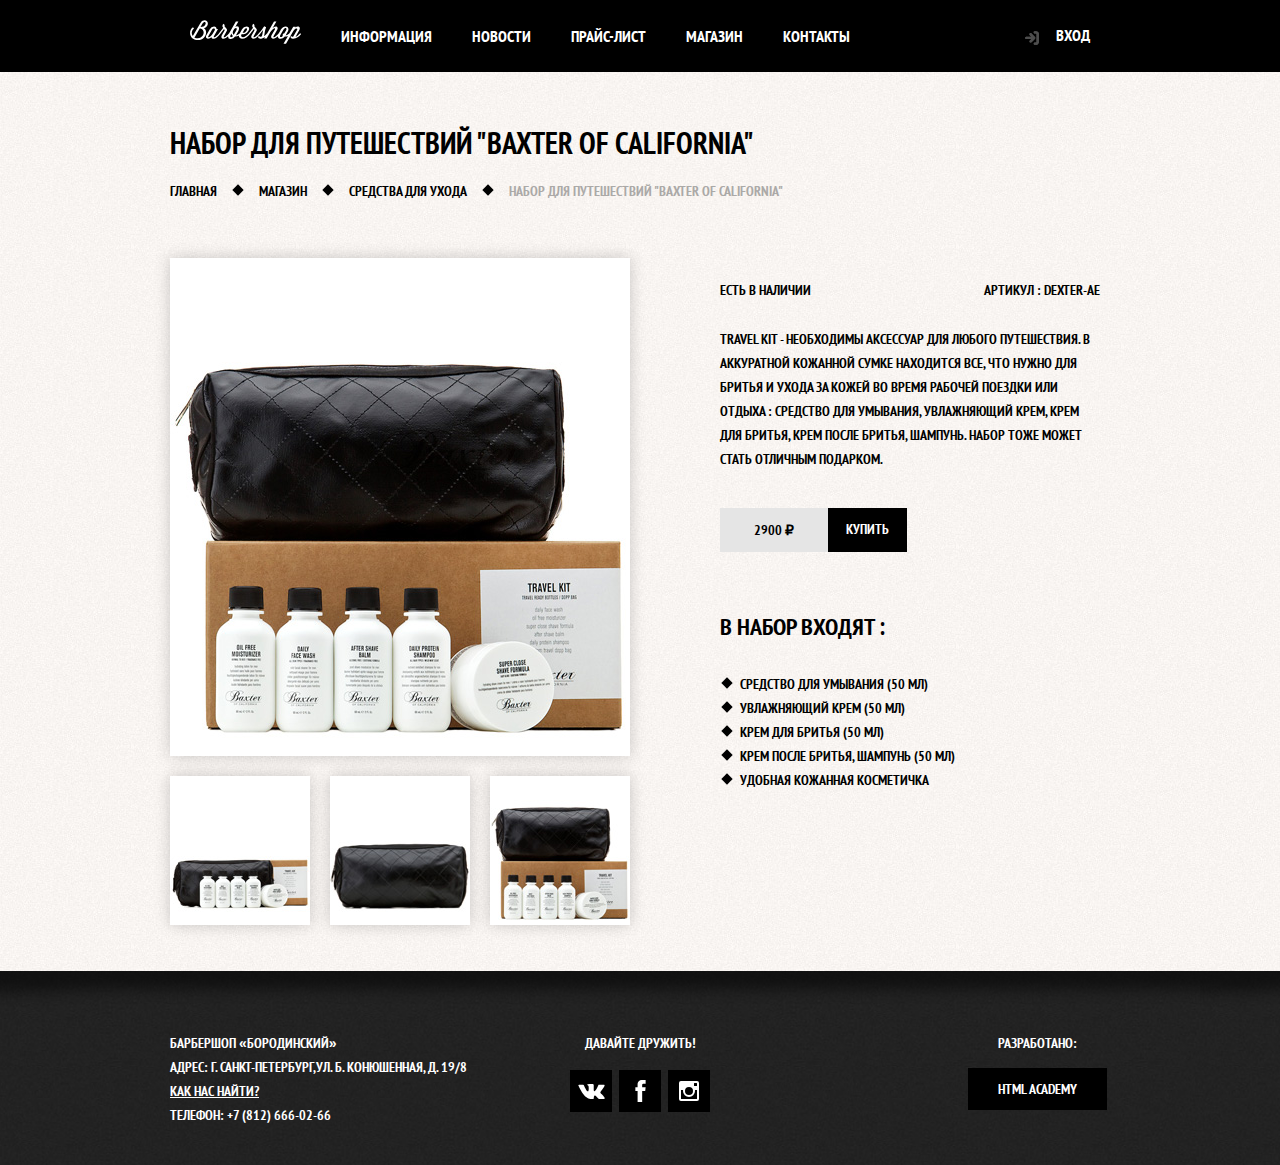
==== commit 45e6b493: "catalog-item готово" ====
--- a/catalog-item.html
+++ b/catalog-item.html
@@ -34,10 +34,10 @@
         <li class="navigation__item">
           <a class="navigation__lnk" href="news.html">Новости</a></li>
         <li class="navigation__item">
-          <a class="navigation__lnk" href="price.html">Прайс-лист</a>
+          <a class="navigation__lnk" href="catalog.html">Прайс-лист</a>
         </li>
         <li class="navigation__item">
-          <a class="navigation__lnk" href="catalog.html">Магазин</a>
+          <a class="navigation__lnk" href="#">Магазин</a>
         </li>
         <li class="navigation__item">
           <a class="navigation__lnk" href="contacts.html">Контакты</a>
@@ -45,7 +45,7 @@
       </ul>
       <ul class="navigation navigation--user-navigation">
         <li class="navigation__item">
-          <a class="navigation__lnk" href="login.html">Вход</a>
+          <a class="navigation__lnk navigation__lnk--enter" href="login.html">Вход</a>
         </li>
       </ul>
 
@@ -70,7 +70,7 @@
           <li class="breadcrumbs__item">
             <a class="breadcrumbs__current-lnk" href='#'>Средства для ухода</a>
           </li>
-          <li class="breadcrumbs__item">
+          <li class="breadcrumbs__item breadcrumbs__item--current">
             <a class="breadcrumbs__current-lnk" href='#'>Набор для путешествий "Baxter of California"</a>
           </li>
         </ul>
@@ -94,8 +94,8 @@
               после бритья, шампунь. Набор тоже может стать отличным подарком.
             </p>
             <div class="order">
-              <div class="order__price">2900 руб.</div>
-              <a href="#" class="btn-original btn-original--buy" id='goods-baxter'>Купить</a>
+              <div class="order__price order__price--custom">2900 &#8381;</div>
+              <a href="#" class="button-original button-original--buy " id='goods-baxter'>Купить</a>
             </div>
           </div>
 
@@ -118,26 +118,26 @@
   </main>
 
 
-  <footer class="site-footer">
+  <footer class="site-footer site-footer--inner">
     <div class="container">
-      <p class="site-footer__contacts">
-        Барбершоп «Бородинский»<br> Адрес: г. Санкт-Петербург, Б. Конюшенная, д. 19/8<br>
+    <p class="site-footer__contacts">
+      Барбершоп «Бородинский»<br> Адрес: г. Санкт-Петербург,ул. Б. Конюшенная, д. 19/8<br>
 
-        <a class="site-footer__lnk" href="map.html">Как нас найти?</a><br> Телефон: +7 (812) 666-02-66
-      </p>
-      <div class="site-footer__social social">
-        <b>Давайте дружить!</b>
-        <ul class="site-footer__list">
-          <li><a class="btn-social social__btn" href="#">Вконтакте</a></li>
-          <li><a class="btn-social social__btn" href="#">Фейсбук</a></li>
-          <li><a class="btn-social social__btn" href="#">Инстаграм</a></li>
-        </ul>
-      </div>
-      <p class="site-footer__copyright">
-        <b>Разработано:</b>
-        <a class="button-original" href="https://htmlacademy.ru">HTML Academy</a>
-      </p>
+      <a class="site-footer__lnk" href="map.html">Как нас найти?</a><br> Телефон: +7 (812) 666-02-66
+    </p>
+    <div class="site-footer__social social">
+      <b>Давайте дружить!</b>
+      <ul class="site-footer__list">
+        <li><a class="btn-social btn-social--vk social__btn" href="#">Вконтакте</a></li>
+        <li><a class="btn-social btn-social--fb social__btn" href="#">Фейсбук</a></li>
+        <li><a class="btn-social btn-social--instagram social__btn" href="#">Инстаграм</a></li>
+      </ul>
     </div>
+    <p class="site-footer__copyright">
+      <b>Разработано:</b>
+      <a class="button-original site-footer__btn" href="https://htmlacademy.ru">HTML Academy</a>
+    </p>
+  </div>
   </footer>
 
   <section class="modal modal--login disable">
--- a/css/style.css
+++ b/css/style.css
@@ -13,13 +13,21 @@
 }
 
 
-.visually-hidden:not(:focus):not(:active) {
+.visually-hidden:not(:focus):not(:active),
+input[type="checkbox"].visually-hidden,
+input[type="radio"].visually-hidden {
   position: absolute;
+
   width: 1px;
   height: 1px;
   margin: -1px;
   border: 0;
   padding: 0;
+
+  white-space: nowrap;
+
+  -webkit-clip-path: inset(100%);
+
   clip-path: inset(100%);
   clip: rect(0 0 0 0);
   overflow: hidden;
@@ -38,7 +46,7 @@
 
   background-color: #000000;
   background-image: url("../img/bg-index.jpg");
-  background-position: top center;
+  background-position: center 40px;
   background-repeat: no-repeat;
 }
 
@@ -59,6 +67,10 @@
   display: none;
 }
 
+img {
+  vertical-align: bottom;
+}
+
 /*ШАПКА САЙТА. НАВИГАЦИЯ*/
 
 .site-main__wrapper {
@@ -72,7 +84,6 @@
   margin: 0;
   padding: 0;
   list-style: none;
-  outline: 2px solid orange;
 }
 
 .navigation--user-navigation {
@@ -84,15 +95,44 @@
   margin-left: auto;
 }
 
+
 .navigation__lnk {
   display: block;
-  padding: 25px 20px;
+  position: relative;
+  padding: 26px 20px;
   font-family: "PT Sans Narrow", Arial, sans-serif;
   font-size: 16px;
   line-height: 20px;
   font-weight: 700;
   color: inherit;
-  outline: 2px solid green;
+}
+
+.navigation__lnk:hover,
+.navigation__lnk:focus,
+.navigation__lnk:active {
+  outline: none;
+  background-color: #242424;
+}
+
+.navigation__lnk--enter {
+  padding: 25px 20px 25px 45px;
+}
+
+.navigation__lnk--enter::before {
+  content: '';
+  position: absolute;
+  display: block;
+  left: 8px;
+  width: 25px;
+  height: 25px;
+  background-image: url("../img/exit.svg");
+  background-repeat: no-repeat;
+  background-position: center;
+  opacity: 0.3;
+}
+
+.navigation__lnk--enter:hover::before {
+  opacity: 1;
 }
 
 .site-header {
@@ -106,7 +146,6 @@
 
 .site-header__site-logo {
   order: 2;
-  outline: 2px solid gold;
 }
 
 .inner-page .site-header__site-logo {
@@ -129,7 +168,7 @@
   display: flex;
   flex-direction: column;
   align-items: center;
-  margin-bottom: 60px;
+  margin-bottom: 67px;
 }
 
 .inner-page .site-nav {
@@ -152,11 +191,27 @@
 }
 
 .features__item {
+  position: relative;
   width: 300px;
   padding: 0 5px;
   box-sizing: border-box;
   text-align: center;
-  outline: 2px solid orange;
+}
+
+.features__item:nth-child(2) {
+  padding: 0 15px;
+}
+
+.features__item::before {
+  content: '';
+  position: absolute;
+  display: block;
+  width: 20px;
+  height: 20px;
+  left: 140px;
+  top: 55px;
+  background-color: #ffffff;
+  transform: rotate(45deg);
 }
 
 .features__title {
@@ -196,8 +251,29 @@
   list-style: none;
 }
 
+.breadcrumbs__item {
+  position: relative;
+  margin-right: 42px;
+}
+
+.breadcrumbs__item:not(:last-child)::after {
+  content: '';
+  position: absolute;
+  display: block;
+  right: -25px;
+  top: 7px;
+  width: 8px;
+  height: 8px;
+  background-color: #000000;
+  transform: rotate(45deg);
+}
+
+.breadcrumbs__item--current {
+  color: #aba9a7;
+}
+
 .breadcrumbs a {
-  font-weight: 20px;
+  line-height: 20px;
   color: inherit;
 }
 
@@ -207,7 +283,6 @@
   width: 220px;
   font-size: 14px;
   line-height: 18px;
-  outline: 2px solid gold;
 }
 
 .filter__fieldset {
@@ -217,6 +292,10 @@
   border: none;
 }
 
+.filter__fieldset--category {
+  padding-bottom: 32px;
+}
+
 .filter__legend {
   margin: 0;
   margin-bottom: 32px;
@@ -225,6 +304,10 @@
   line-height: 30px;
 }
 
+.filter__legend--category {
+  margin-bottom: 28px;
+}
+
 .filter__list {
   margin: 0;
   padding: 0;
@@ -233,8 +316,42 @@
 }
 
 .filter__label {
+  position: relative;
   display: block;
   margin-bottom: 19px;
+}
+
+.filter__label:hover,
+.filter__label:focus {
+  outline: none;
+  color: #663d15;
+}
+
+.filter__label::before {
+    content: "";
+    position: absolute;
+    display: block;
+    left: -45px;
+    top: -1px;
+    width: 25px;
+    height: 25px;
+    background-repeat: no-repeat;
+}
+
+.filter__label--checkbox::before {
+    background-image: url(../img/checkbox.png);
+}
+
+.filter__input--checkbox:checked + .filter__label--checkbox::before {
+    background-image: url(../img/checkbox-select.png);
+}
+
+.filter__label--radio::before {
+    background-image: url(../img/radio-off.png);
+}
+
+.filter__input--radio:checked + .filter__label--radio::before {
+    background-image: url(../img/radio-on.png);
 }
 
 .filter__btn {
@@ -246,7 +363,6 @@
 
 .catalog {
   width: 700px;
-  outline: 2px solid gold;
 }
 
 .catalog__inner {
@@ -280,7 +396,7 @@
 
 .appointment__input {
   width: 140px;
-  padding: 7px;
+  padding: 7px 7px 7px 15px;
   margin-top: 9px;
   font: inherit;
   color: inherit;
@@ -288,6 +404,15 @@
   border: 2px solid #000000;
 }
 
+.appointment__input:focus {
+  outline: none;
+  border: 2px solid #663d15;
+}
+
+.appointment__label {
+  padding-left: 16px;
+}
+
 .appointment__item {
   display: flex;
   flex-direction: column;
@@ -303,6 +428,8 @@
 }
 
 .appointment__btn {
+  margin-top: 12px;
+  margin-left: 88px;
   font: inherit;
   color: inherit;
   text-transform: uppercase;
@@ -313,13 +440,24 @@
 .appointment {
   width: 300px;
   min-height: 340px;
-  outline: 2px solid gold;
 }
 
 .news {
+  position: relative;
   width: 380px;
-  min-height: 320px;
-  outline: 2px solid gold;
+  min-height: 323px;
+}
+
+.news::after {
+  content: '';
+  position: absolute;
+  display: block;
+  width: 8px;
+  height: 278px;
+  top:0;
+  right: -10px;
+  background-image: url("../img/shadow.png");
+  background-repeat: no-repeat;
 }
 
 .news__list {
@@ -332,6 +470,10 @@
   margin-bottom: 20px;
 }
 
+.news__btn {
+  margin-top: 10px;
+}
+
 .news__descr {
   margin: 0;
   padding: 0;
@@ -343,25 +485,46 @@
 
 .gallery {
   width: 300px;
-  outline: 2px solid gold;
 }
 
 
 .gallery-content {
   margin: 0;
   padding: 0;
-}
+  border: 7px solid #ffffff;
+}
+
 .gallery__button {
   font: inherit;
   color: inherit;
   text-transform: uppercase;
   border: none;
   background-color: transparent;
+  margin-top: 40px;
+  margin-left: 25px;
+  margin-right: 22px;
 }
 
 .contacts {
+  position: relative;
   width: 330px;
-  outline: 2px solid gold;
+}
+
+.contacts::after {
+  content: '';
+  position: absolute;
+  display: block;
+  width: 8px;
+  height: 278px;
+  top:15px;
+  right: -60px;
+  background-image: url("../img/shadow.png");
+  background-repeat: no-repeat;
+}
+
+.contacts__btn {
+  margin-top: 3px;
+  margin-right: 18px;
 }
 
 .contacts__descr {
@@ -377,20 +540,26 @@
 }
 .goods {
   display: flex;
-flex-direction: column;
-align-items: center;
-width: 220px;
+  flex-direction: column;
+  align-items: center;
+  width: 220px;
   padding-bottom: 20px;
   min-height: 286px;
   line-height: 18px;
   box-sizing: border-box;
-  outline: 2px solid gold;
+  box-shadow: 0 0 15px 0 rgba(0, 1, 1, 0.2);
+}
+
+.goods:hover {
+  box-shadow: 0 5px 25px 0 rgba(0, 1, 1, 0.3);
 }
 
 .goods__title {
   margin: 0;
   padding: 0;
-  padding: 7px 15px;
+  padding: 9px 15px;
+  font-size: 14px;
+  line-height: 18px;
 }
 
 .goods__title span {
@@ -416,8 +585,19 @@
 
 .order {
   display: flex;
-  width: 185px;
-  outline: 2px solid orange;
+  justify-content: space-between;
+  width: 187px;
+}
+
+.order__price {
+  width: 100%;
+  padding: 12px;
+  text-align: center;
+  background-color: #e5e5e5;
+}
+
+.order__price--custom {
+  padding: 10px;
 }
 
 
@@ -425,16 +605,20 @@
   width: 195px;
   min-height: 65px; /*временно для сетки*/
   margin-right: auto;
+  margin-top: 22px;
 }
 
 .pagination__list {
   display: flex;
   margin: 0;
-
   padding: 0;
   list-style: none;
 }
 
+.pagination__btn {
+  margin-right: 7px;
+}
+
 .product {
   display: flex;
   justify-content: space-between;
@@ -446,7 +630,14 @@
   flex-wrap: wrap;
   justify-content: space-between;
   width: 460px;
-  outline: 2px solid orange;
+}
+
+.product__gallery img {
+  box-shadow: 0 0 15px 0 rgba(0, 1, 1, 0.2);
+}
+
+.product__gallery img:hover {
+  box-shadow: 0 5px 25px 0 rgba(0, 1, 1, 0.3);
 }
 
 .product__main-img {
@@ -462,7 +653,7 @@
 .product__descr {
   margin: 0;
   margin-top: 25px;
-  margin-bottom: 55px;
+  margin-bottom: 37px;
 }
 
 .product__content {
@@ -472,17 +663,16 @@
   padding-top: 20px;
   padding-left: 10px;
   padding-right: 10px;
-  margin-bottom: 65px;
+  margin-bottom: 60px;
 }
 
 .product__container {
   width: 400px;
-  outline: 2px solid orange;
 }
 
 .product__title {
   margin: 0;
-  margin-bottom: 25px;
+  margin-bottom: 30px;
   padding: 0;
   font-size: 24px;
   line-height: 30px;
@@ -500,23 +690,56 @@
   list-style: none;
 }
 
+.product__item {
+  position: relative;
+}
+
+.product__item::before {
+  content: '';
+    position: absolute;
+    display: block;
+    left: -17px;
+    top: 7px;
+    width: 8px;
+    height: 8px;
+    background-color: #000000;
+    transform: rotate(45deg);
+}
+
 
 
 
 /*ПОДВАЛ САЙТА*/
 
 .site-footer {
+  position: relative;
   margin-top: 65px;
-  padding-top: 55px;
+  padding-top: 60px;
+  padding-bottom: 38px;
   background-color: #222222;
   background-image: url("../img/footer_bg.jpg");
   background-position: top center;
   background-repeat: repeat;
-
+}
+
+.site-footer::before {
+  content: '';
+  position: absolute;
+  display: block;
+  height: 41px;
+  width: 100%;
+  top: 0;
+  background-image: url("../img/footer_shadow.png");
+  background-repeat: repeat;
 }
 
 .inner-page .site-footer {
-  margin-top: 50px;
+  margin-top: 25px;
+  color: #ffffff;
+}
+
+.inner-page .site-footer--inner {
+  margin-top: 46px;
 }
 
 .site-footer .container {
@@ -528,7 +751,6 @@
   margin: 0;
   padding: 0;
   width: 310px;
-  outline: 2px solid gold;
 }
 
 .site-footer__social {
@@ -539,7 +761,7 @@
   display: flex;
   justify-content: space-between;
   margin: 0;
-  margin-top: 20px;
+  margin-top: 15px;
   padding: 0;
   list-style: none;
 }
@@ -548,8 +770,8 @@
   margin: 0;
   margin-left: auto;
   padding: 0;
-  width: 140px;
-  outline: 2px solid gold;
+  width: 145px;
+  text-align: center;
 }
 
 .site-footer__lnk {
@@ -557,9 +779,13 @@
   text-decoration: underline;
 }
 
+.site-footer__btn {
+  margin-top: 13px;
+}
+
 .social {
   width: 140px;
-  outline: 2px solid green;
+  text-align: center;
 }
 
 
@@ -609,14 +835,14 @@
 }
 
 .content-wrapper:first-of-type {
-  margin-bottom: 37px;
+  margin-bottom: 35px;
 }
 
 .content-wrapper .container {
   display: flex;
   justify-content: space-between;
   padding-top: 45px;
-  padding-bottom: 52px;
+  padding-bottom: 50px;
   padding-left: 80px;
   padding-right: 80px;
   box-sizing: border-box;
@@ -628,7 +854,40 @@
 }
 
 .button-original {
-  color: inherit; /*ВРЕМЕННО*/
+  display: inline-block;
+  padding: 9px 30px;
+  color: #ffffff;
+  background-color: #000000;
+  text-align: center;
+}
+
+.button-original--lg {
+  padding: 13px 28px;
+}
+
+.button-original--sm {
+  padding: 12px 18px;
+}
+
+.pagination__item--current .button-original {
+  background-color: #ffffff;
+  color: #000000;
+}
+
+.button-original:hover,
+.button-original:focus,
+.button-original:active {
+  outline: none;
+  background-color: #663d15;
+  color: #ffffff;
+}
+
+.button-original--pg {
+  padding: 10px 18px;
+}
+
+.button-original--buy {
+  padding: 9px 18px;
 }
 
 .btn-social {
@@ -636,5 +895,35 @@
   font-size: 0;
   width: 42px;
   height: 42px;
-  outline: 2px solid gold;
-}
+  background-color: #000000;
+  background-position: center center;
+  background-repeat: no-repeat;
+}
+
+.btn-social:hover {
+  background-color: #ffffff;
+}
+
+.btn-social--vk {
+  background-image: url(../img/vk.svg);
+}
+
+.btn-social--vk:hover {
+  background-image: url(../img/vk-hover.svg);
+}
+
+.btn-social--fb {
+  background-image: url(../img/facebook.svg);
+}
+
+.btn-social--fb:hover {
+  background-image: url(../img/facebook-hover.svg);
+}
+
+.btn-social--instagram{
+  background-image: url(../img/instagram.svg);
+}
+
+.btn-social--instagram:hover {
+  background-image: url(../img/instagram-hover.svg);
+}
